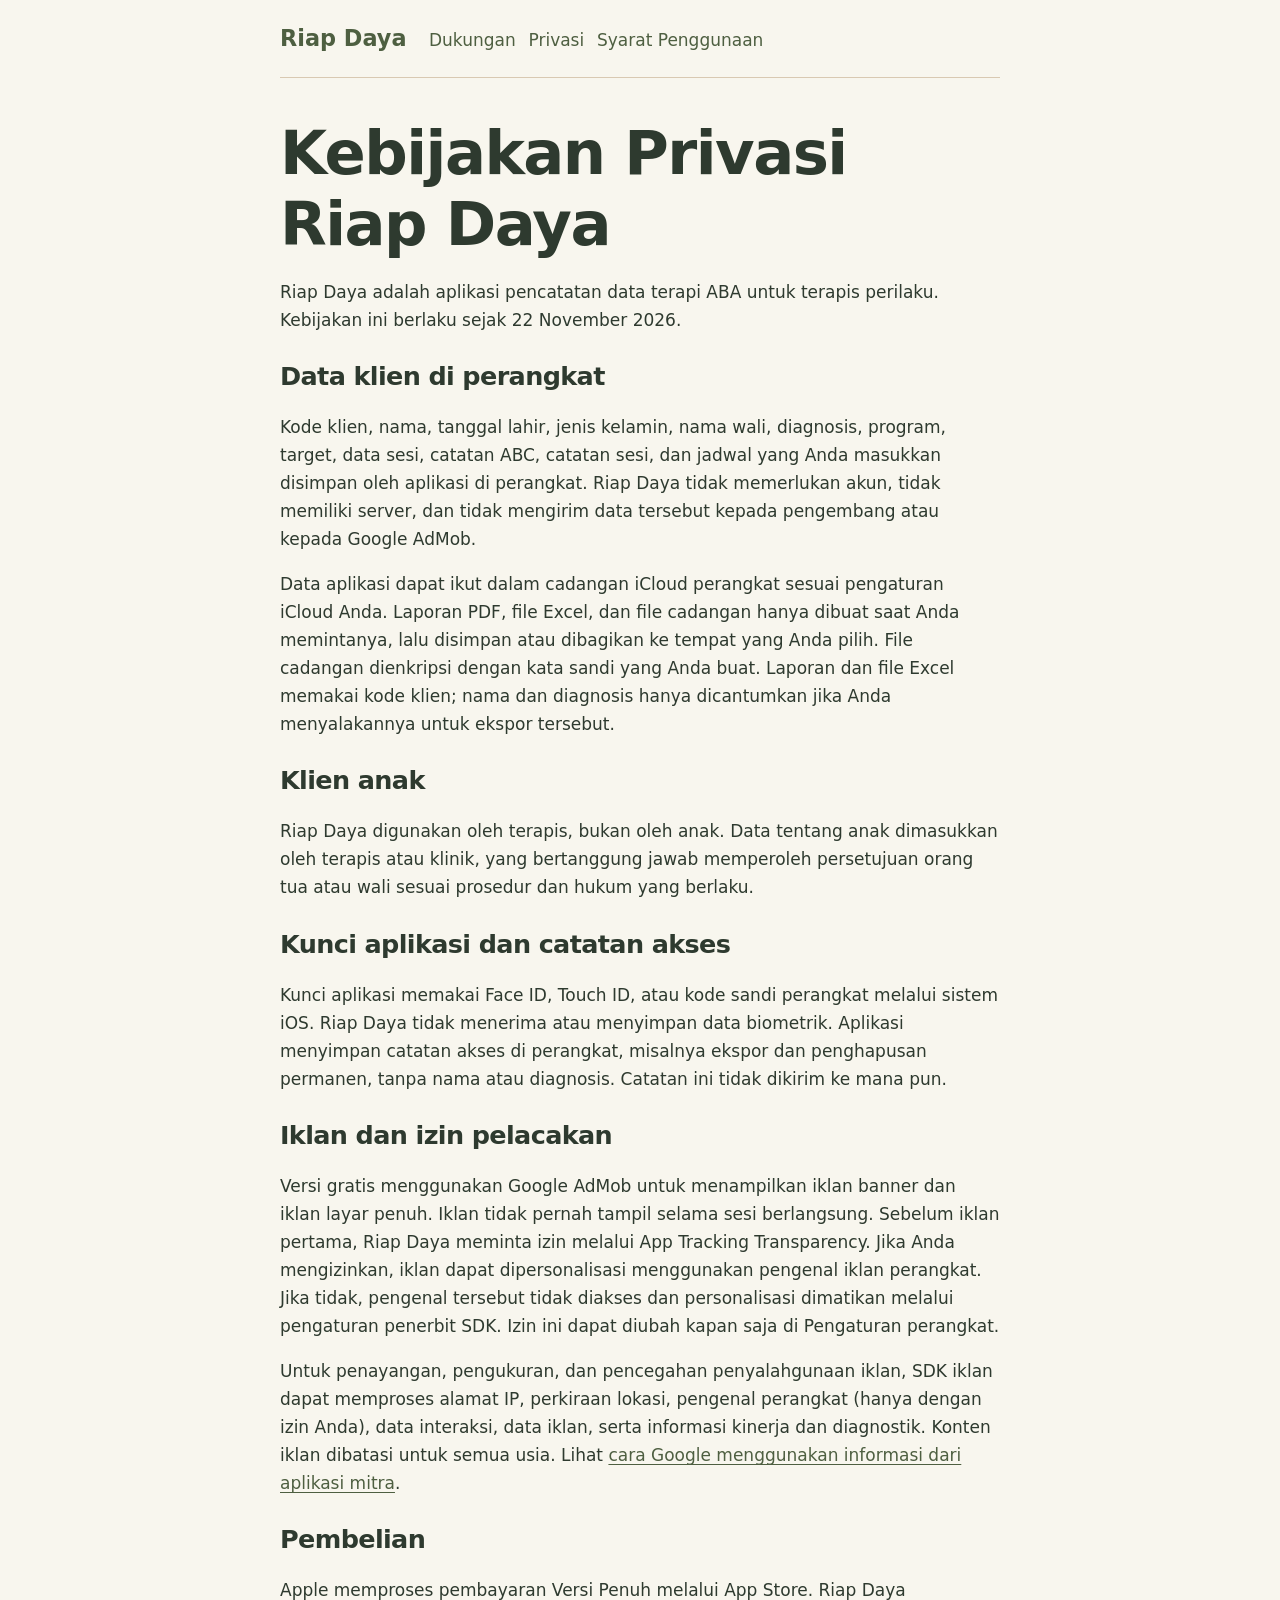
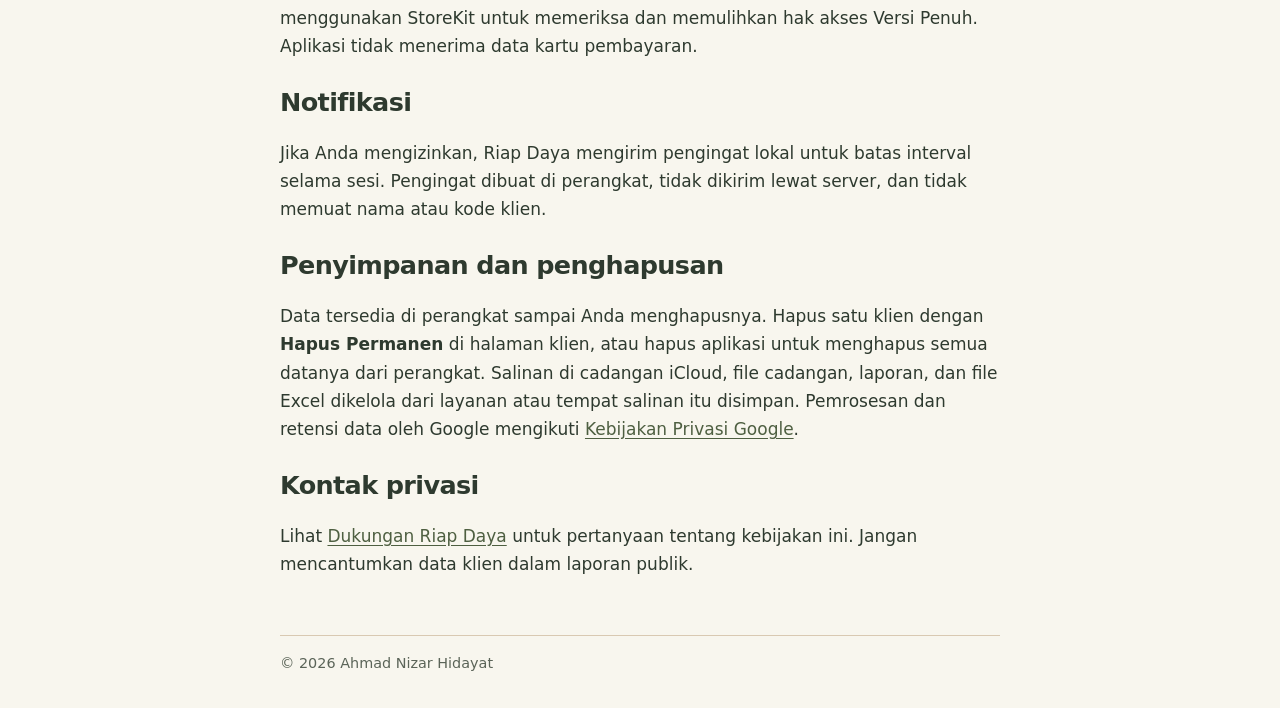
==== privacy.html @ e74b74b7 "Add Riap Daya developer site: product page, support, privacy policy, app-ads.txt Co-Authored-By: Cla" ====
<!doctype html>
<html lang="id">
<head>
<meta charset="utf-8">
<meta name="viewport" content="width=device-width, initial-scale=1">
<title>Kebijakan Privasi Riap Daya</title>
<meta name="description" content="Kebijakan privasi aplikasi Riap Daya untuk pencatatan data terapi ABA.">
<link rel="stylesheet" href="style.css">
</head>
<body>
<header>
<a href="index.html">Riap Daya</a>
<nav aria-label="Navigasi utama">
<a href="support.html">Dukungan</a>
<a href="privacy.html">Privasi</a>
<a href="https://www.apple.com/legal/internet-services/itunes/dev/stdeula/">Syarat Penggunaan</a>
</nav>
</header>
<main>
<h1>Kebijakan Privasi Riap Daya</h1>
<p>Riap Daya adalah aplikasi pencatatan data terapi ABA untuk terapis perilaku. Kebijakan ini berlaku sejak 22 November 2026.</p>
<h2>Data klien di perangkat</h2>
<p>Kode klien, nama, tanggal lahir, jenis kelamin, nama wali, diagnosis, program, target, data sesi, catatan ABC, catatan sesi, dan jadwal yang Anda masukkan disimpan oleh aplikasi di perangkat. Riap Daya tidak memerlukan akun, tidak memiliki server, dan tidak mengirim data tersebut kepada pengembang atau kepada Google AdMob.</p>
<p>Data aplikasi dapat ikut dalam cadangan iCloud perangkat sesuai pengaturan iCloud Anda. Laporan PDF, file Excel, dan file cadangan hanya dibuat saat Anda memintanya, lalu disimpan atau dibagikan ke tempat yang Anda pilih. File cadangan dienkripsi dengan kata sandi yang Anda buat. Laporan dan file Excel memakai kode klien; nama dan diagnosis hanya dicantumkan jika Anda menyalakannya untuk ekspor tersebut.</p>
<h2>Klien anak</h2>
<p>Riap Daya digunakan oleh terapis, bukan oleh anak. Data tentang anak dimasukkan oleh terapis atau klinik, yang bertanggung jawab memperoleh persetujuan orang tua atau wali sesuai prosedur dan hukum yang berlaku.</p>
<h2>Kunci aplikasi dan catatan akses</h2>
<p>Kunci aplikasi memakai Face ID, Touch ID, atau kode sandi perangkat melalui sistem iOS. Riap Daya tidak menerima atau menyimpan data biometrik. Aplikasi menyimpan catatan akses di perangkat, misalnya ekspor dan penghapusan permanen, tanpa nama atau diagnosis. Catatan ini tidak dikirim ke mana pun.</p>
<h2>Iklan dan izin pelacakan</h2>
<p>Versi gratis menggunakan Google AdMob untuk menampilkan iklan banner dan iklan layar penuh. Iklan tidak pernah tampil selama sesi berlangsung. Sebelum iklan pertama, Riap Daya meminta izin melalui App Tracking Transparency. Jika Anda mengizinkan, iklan dapat dipersonalisasi menggunakan pengenal iklan perangkat. Jika tidak, pengenal tersebut tidak diakses dan personalisasi dimatikan melalui pengaturan penerbit SDK. Izin ini dapat diubah kapan saja di Pengaturan perangkat.</p>
<p>Untuk penayangan, pengukuran, dan pencegahan penyalahgunaan iklan, SDK iklan dapat memproses alamat IP, perkiraan lokasi, pengenal perangkat (hanya dengan izin Anda), data interaksi, data iklan, serta informasi kinerja dan diagnostik. Konten iklan dibatasi untuk semua usia. Lihat <a href="https://policies.google.com/technologies/partner-sites?hl=id">cara Google menggunakan informasi dari aplikasi mitra</a>.</p>
<h2>Pembelian</h2>
<p>Apple memproses pembayaran Versi Penuh melalui App Store. Riap Daya menggunakan StoreKit untuk memeriksa dan memulihkan hak akses Versi Penuh. Aplikasi tidak menerima data kartu pembayaran.</p>
<h2>Notifikasi</h2>
<p>Jika Anda mengizinkan, Riap Daya mengirim pengingat lokal untuk batas interval selama sesi. Pengingat dibuat di perangkat, tidak dikirim lewat server, dan tidak memuat nama atau kode klien.</p>
<h2>Penyimpanan dan penghapusan</h2>
<p>Data tersedia di perangkat sampai Anda menghapusnya. Hapus satu klien dengan <strong>Hapus Permanen</strong> di halaman klien, atau hapus aplikasi untuk menghapus semua datanya dari perangkat. Salinan di cadangan iCloud, file cadangan, laporan, dan file Excel dikelola dari layanan atau tempat salinan itu disimpan. Pemrosesan dan retensi data oleh Google mengikuti <a href="https://policies.google.com/privacy?hl=id">Kebijakan Privasi Google</a>.</p>
<h2>Kontak privasi</h2>
<p>Lihat <a href="support.html">Dukungan Riap Daya</a> untuk pertanyaan tentang kebijakan ini. Jangan mencantumkan data klien dalam laporan publik.</p>
</main>
<footer>© 2026 Ahmad Nizar Hidayat</footer>
</body>
</html>
---- style.css ----
* { box-sizing: border-box; }
body { margin: 0; color: #2e3a2f; background: #f8f6ee; font: 17px/1.65 system-ui, sans-serif; }
header, main, footer { width: min(100% - 2rem, 45rem); margin: auto; }
header { display: flex; gap: 1rem 1.4rem; align-items: baseline; flex-wrap: wrap; padding: 1.25rem 0; border-bottom: 1px solid #d9c9b2; }
nav { display: flex; gap: .8rem; flex-wrap: wrap; }
header a { text-decoration: none; }
header > a { font-size: 1.4rem; font-weight: 750; }
a { color: #4e5f41; text-underline-offset: .15em; }
main { padding: 2.5rem 0; }
h1, h2 { line-height: 1.17; letter-spacing: -.025em; }
h1 { font-size: clamp(2.4rem, 8vw, 3.8rem); margin: 0 0 1.1rem; }
h2 { margin-top: 1.75rem; }
.lede { font-size: 1.19rem; max-width: 42ch; }
.note { color: #5b6458; font-size: .95rem; }
footer { color: #5b6458; padding: 1rem 0 2rem; border-top: 1px solid #d9c9b2; font-size: .9rem; }
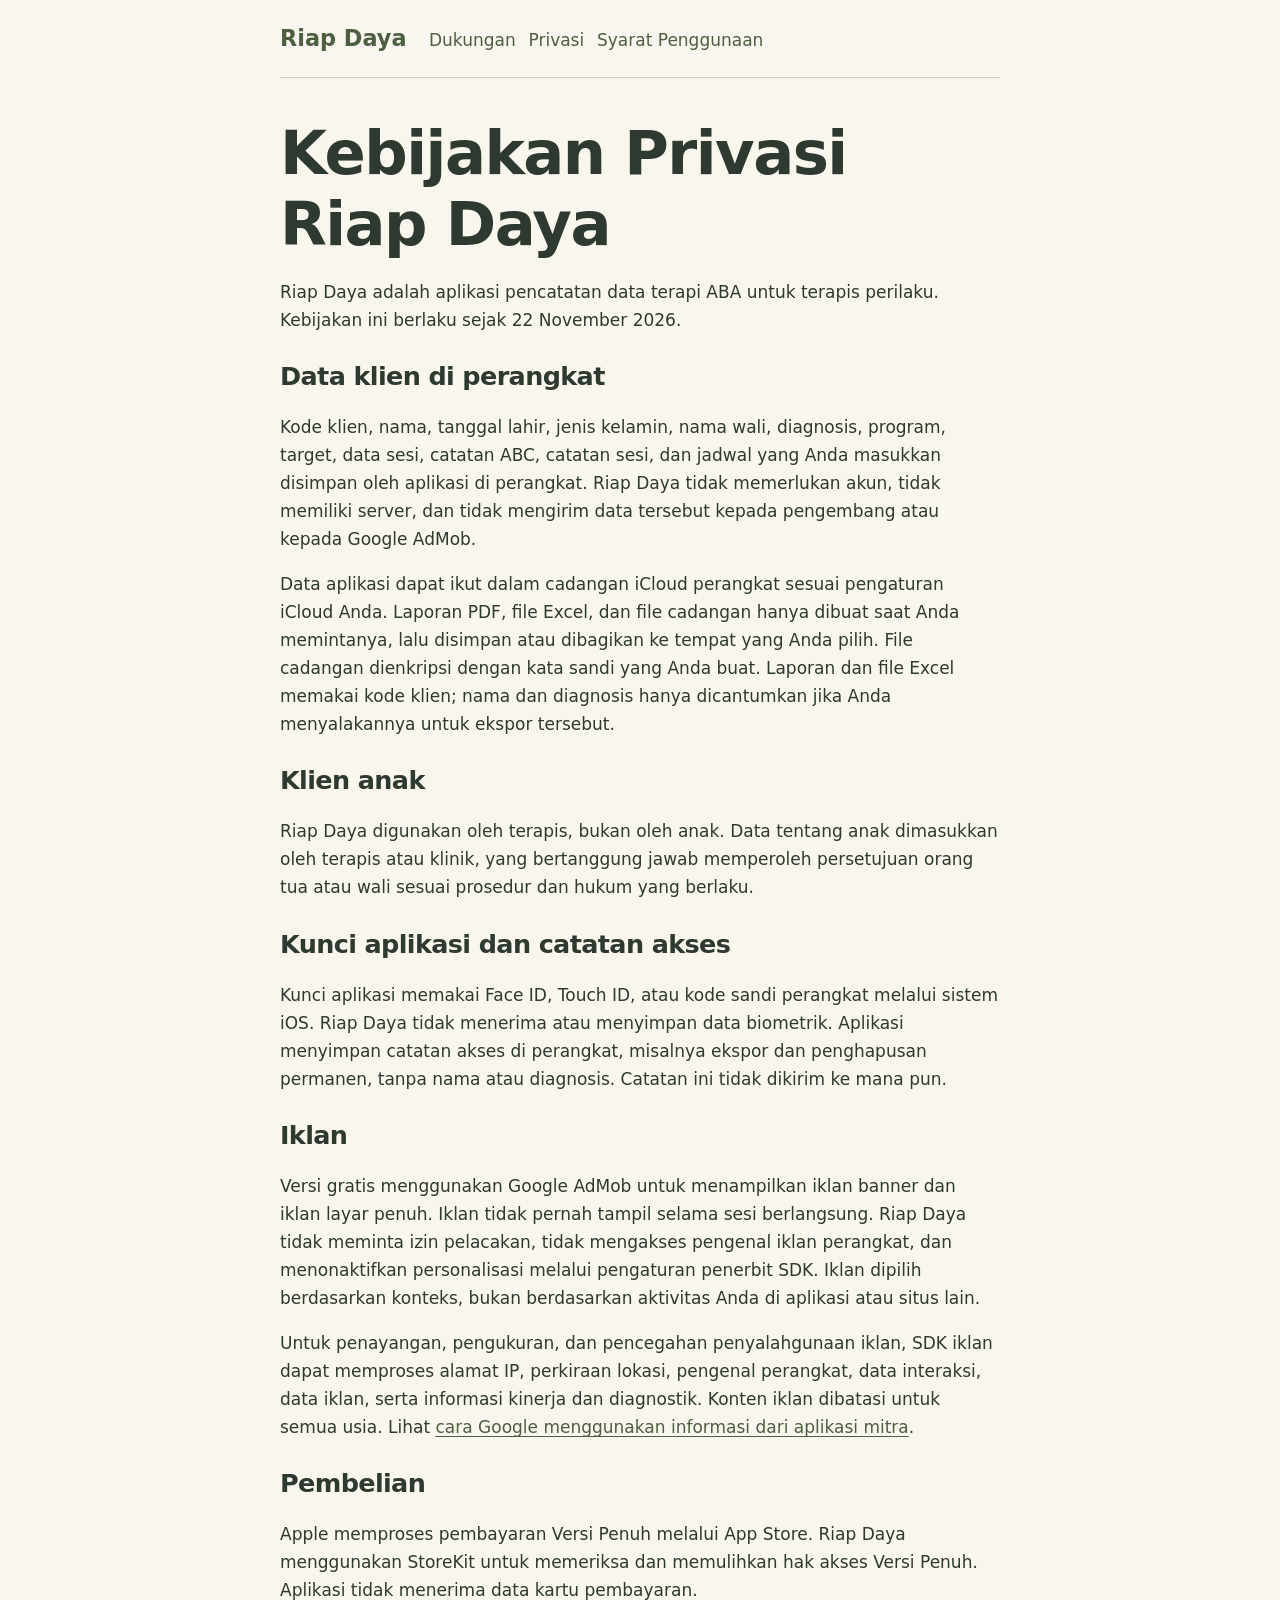
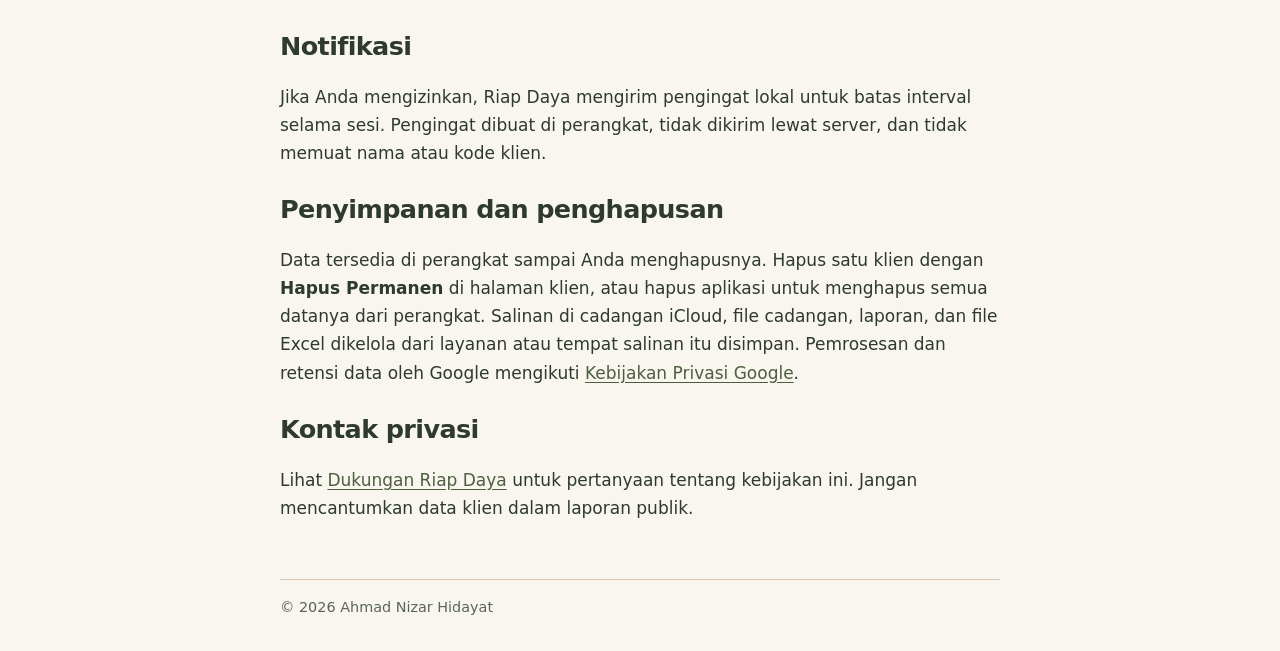
==== commit bb509175: "Privacy policy: ads are non-personalised, no tracking prompt Co-Authored-By: Claude Opus 5.5 <norepl" ====
--- a/privacy.html
+++ b/privacy.html
@@ -26,9 +26,9 @@
 <p>Riap Daya digunakan oleh terapis, bukan oleh anak. Data tentang anak dimasukkan oleh terapis atau klinik, yang bertanggung jawab memperoleh persetujuan orang tua atau wali sesuai prosedur dan hukum yang berlaku.</p>
 <h2>Kunci aplikasi dan catatan akses</h2>
 <p>Kunci aplikasi memakai Face ID, Touch ID, atau kode sandi perangkat melalui sistem iOS. Riap Daya tidak menerima atau menyimpan data biometrik. Aplikasi menyimpan catatan akses di perangkat, misalnya ekspor dan penghapusan permanen, tanpa nama atau diagnosis. Catatan ini tidak dikirim ke mana pun.</p>
-<h2>Iklan dan izin pelacakan</h2>
-<p>Versi gratis menggunakan Google AdMob untuk menampilkan iklan banner dan iklan layar penuh. Iklan tidak pernah tampil selama sesi berlangsung. Sebelum iklan pertama, Riap Daya meminta izin melalui App Tracking Transparency. Jika Anda mengizinkan, iklan dapat dipersonalisasi menggunakan pengenal iklan perangkat. Jika tidak, pengenal tersebut tidak diakses dan personalisasi dimatikan melalui pengaturan penerbit SDK. Izin ini dapat diubah kapan saja di Pengaturan perangkat.</p>
-<p>Untuk penayangan, pengukuran, dan pencegahan penyalahgunaan iklan, SDK iklan dapat memproses alamat IP, perkiraan lokasi, pengenal perangkat (hanya dengan izin Anda), data interaksi, data iklan, serta informasi kinerja dan diagnostik. Konten iklan dibatasi untuk semua usia. Lihat <a href="https://policies.google.com/technologies/partner-sites?hl=id">cara Google menggunakan informasi dari aplikasi mitra</a>.</p>
+<h2>Iklan</h2>
+<p>Versi gratis menggunakan Google AdMob untuk menampilkan iklan banner dan iklan layar penuh. Iklan tidak pernah tampil selama sesi berlangsung. Riap Daya tidak meminta izin pelacakan, tidak mengakses pengenal iklan perangkat, dan menonaktifkan personalisasi melalui pengaturan penerbit SDK. Iklan dipilih berdasarkan konteks, bukan berdasarkan aktivitas Anda di aplikasi atau situs lain.</p>
+<p>Untuk penayangan, pengukuran, dan pencegahan penyalahgunaan iklan, SDK iklan dapat memproses alamat IP, perkiraan lokasi, pengenal perangkat, data interaksi, data iklan, serta informasi kinerja dan diagnostik. Konten iklan dibatasi untuk semua usia. Lihat <a href="https://policies.google.com/technologies/partner-sites?hl=id">cara Google menggunakan informasi dari aplikasi mitra</a>.</p>
 <h2>Pembelian</h2>
 <p>Apple memproses pembayaran Versi Penuh melalui App Store. Riap Daya menggunakan StoreKit untuk memeriksa dan memulihkan hak akses Versi Penuh. Aplikasi tidak menerima data kartu pembayaran.</p>
 <h2>Notifikasi</h2>
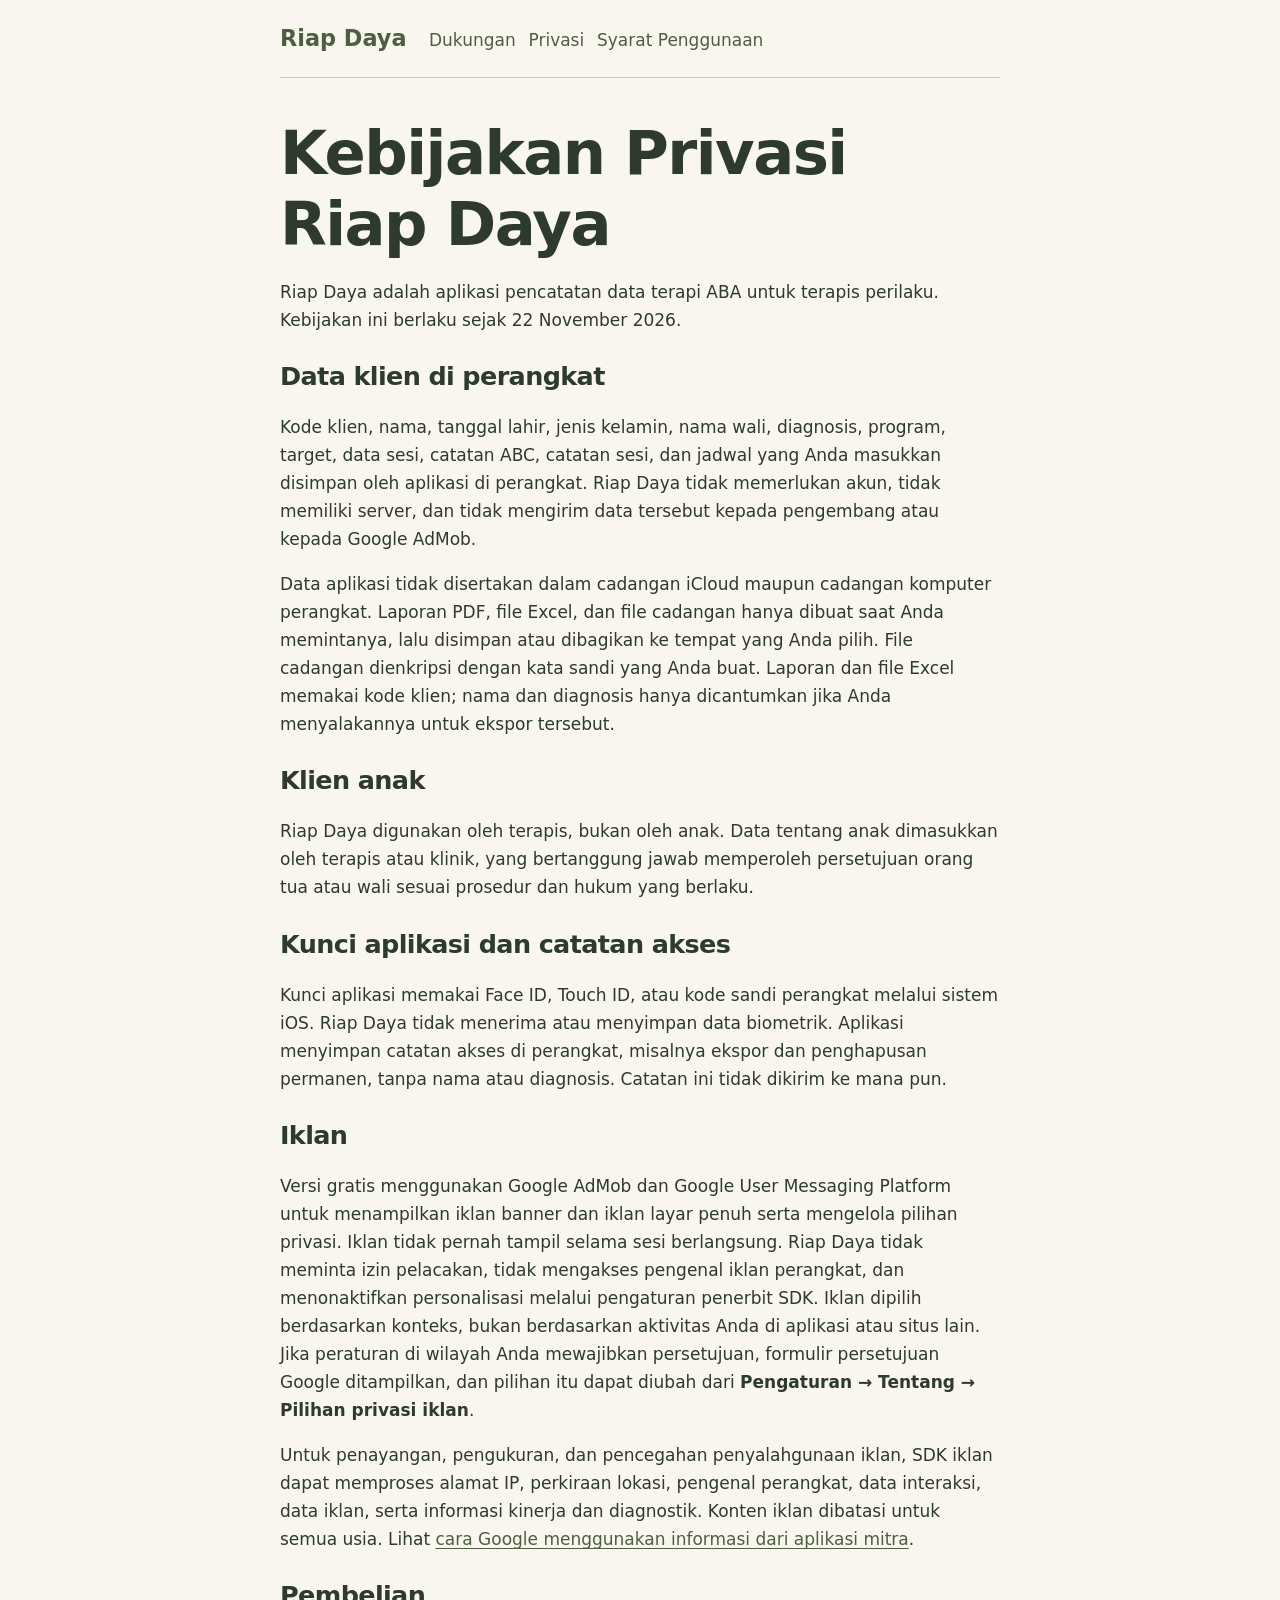
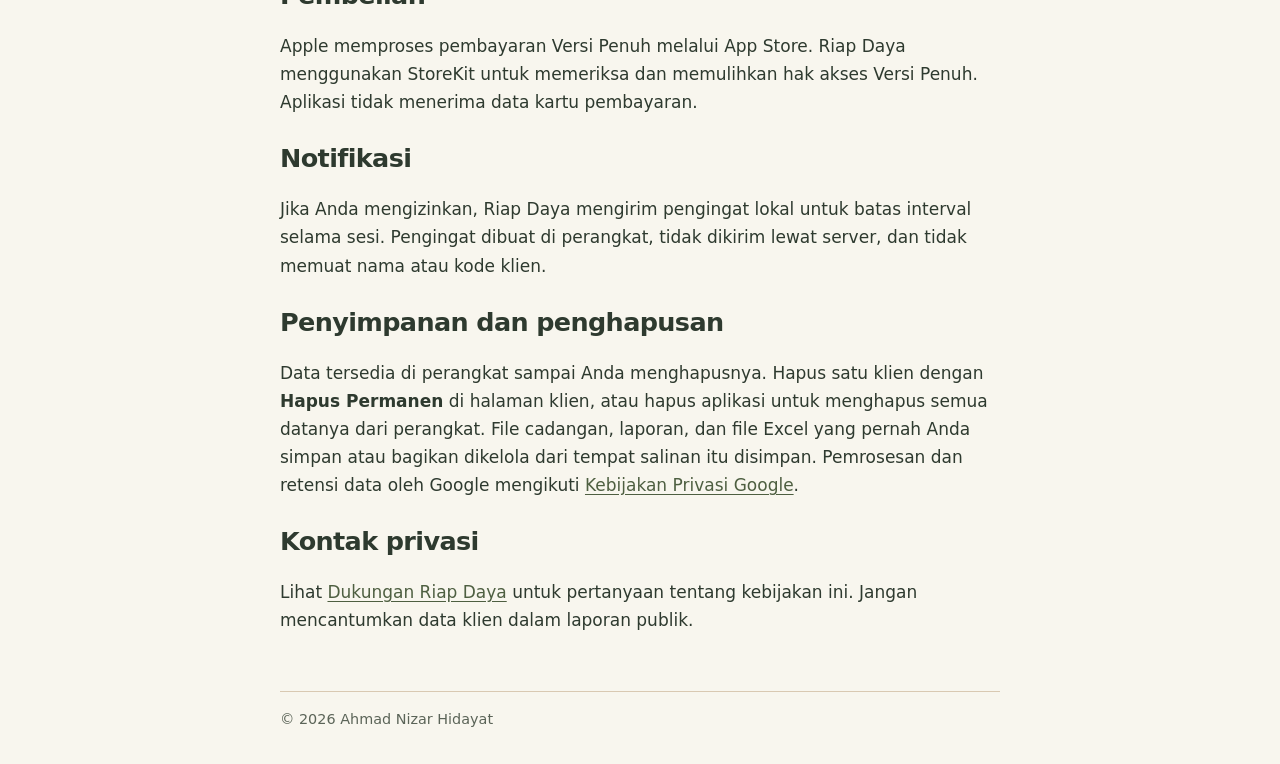
==== commit 41002955: "Client data excluded from iCloud Backup; Google consent (UMP) as in Tunnas Co-Authored-By: Claude Op" ====
--- a/privacy.html
+++ b/privacy.html
@@ -21,20 +21,20 @@
 <p>Riap Daya adalah aplikasi pencatatan data terapi ABA untuk terapis perilaku. Kebijakan ini berlaku sejak 22 November 2026.</p>
 <h2>Data klien di perangkat</h2>
 <p>Kode klien, nama, tanggal lahir, jenis kelamin, nama wali, diagnosis, program, target, data sesi, catatan ABC, catatan sesi, dan jadwal yang Anda masukkan disimpan oleh aplikasi di perangkat. Riap Daya tidak memerlukan akun, tidak memiliki server, dan tidak mengirim data tersebut kepada pengembang atau kepada Google AdMob.</p>
-<p>Data aplikasi dapat ikut dalam cadangan iCloud perangkat sesuai pengaturan iCloud Anda. Laporan PDF, file Excel, dan file cadangan hanya dibuat saat Anda memintanya, lalu disimpan atau dibagikan ke tempat yang Anda pilih. File cadangan dienkripsi dengan kata sandi yang Anda buat. Laporan dan file Excel memakai kode klien; nama dan diagnosis hanya dicantumkan jika Anda menyalakannya untuk ekspor tersebut.</p>
+<p>Data aplikasi tidak disertakan dalam cadangan iCloud maupun cadangan komputer perangkat. Laporan PDF, file Excel, dan file cadangan hanya dibuat saat Anda memintanya, lalu disimpan atau dibagikan ke tempat yang Anda pilih. File cadangan dienkripsi dengan kata sandi yang Anda buat. Laporan dan file Excel memakai kode klien; nama dan diagnosis hanya dicantumkan jika Anda menyalakannya untuk ekspor tersebut.</p>
 <h2>Klien anak</h2>
 <p>Riap Daya digunakan oleh terapis, bukan oleh anak. Data tentang anak dimasukkan oleh terapis atau klinik, yang bertanggung jawab memperoleh persetujuan orang tua atau wali sesuai prosedur dan hukum yang berlaku.</p>
 <h2>Kunci aplikasi dan catatan akses</h2>
 <p>Kunci aplikasi memakai Face ID, Touch ID, atau kode sandi perangkat melalui sistem iOS. Riap Daya tidak menerima atau menyimpan data biometrik. Aplikasi menyimpan catatan akses di perangkat, misalnya ekspor dan penghapusan permanen, tanpa nama atau diagnosis. Catatan ini tidak dikirim ke mana pun.</p>
 <h2>Iklan</h2>
-<p>Versi gratis menggunakan Google AdMob untuk menampilkan iklan banner dan iklan layar penuh. Iklan tidak pernah tampil selama sesi berlangsung. Riap Daya tidak meminta izin pelacakan, tidak mengakses pengenal iklan perangkat, dan menonaktifkan personalisasi melalui pengaturan penerbit SDK. Iklan dipilih berdasarkan konteks, bukan berdasarkan aktivitas Anda di aplikasi atau situs lain.</p>
+<p>Versi gratis menggunakan Google AdMob dan Google User Messaging Platform untuk menampilkan iklan banner dan iklan layar penuh serta mengelola pilihan privasi. Iklan tidak pernah tampil selama sesi berlangsung. Riap Daya tidak meminta izin pelacakan, tidak mengakses pengenal iklan perangkat, dan menonaktifkan personalisasi melalui pengaturan penerbit SDK. Iklan dipilih berdasarkan konteks, bukan berdasarkan aktivitas Anda di aplikasi atau situs lain. Jika peraturan di wilayah Anda mewajibkan persetujuan, formulir persetujuan Google ditampilkan, dan pilihan itu dapat diubah dari <strong>Pengaturan → Tentang → Pilihan privasi iklan</strong>.</p>
 <p>Untuk penayangan, pengukuran, dan pencegahan penyalahgunaan iklan, SDK iklan dapat memproses alamat IP, perkiraan lokasi, pengenal perangkat, data interaksi, data iklan, serta informasi kinerja dan diagnostik. Konten iklan dibatasi untuk semua usia. Lihat <a href="https://policies.google.com/technologies/partner-sites?hl=id">cara Google menggunakan informasi dari aplikasi mitra</a>.</p>
 <h2>Pembelian</h2>
 <p>Apple memproses pembayaran Versi Penuh melalui App Store. Riap Daya menggunakan StoreKit untuk memeriksa dan memulihkan hak akses Versi Penuh. Aplikasi tidak menerima data kartu pembayaran.</p>
 <h2>Notifikasi</h2>
 <p>Jika Anda mengizinkan, Riap Daya mengirim pengingat lokal untuk batas interval selama sesi. Pengingat dibuat di perangkat, tidak dikirim lewat server, dan tidak memuat nama atau kode klien.</p>
 <h2>Penyimpanan dan penghapusan</h2>
-<p>Data tersedia di perangkat sampai Anda menghapusnya. Hapus satu klien dengan <strong>Hapus Permanen</strong> di halaman klien, atau hapus aplikasi untuk menghapus semua datanya dari perangkat. Salinan di cadangan iCloud, file cadangan, laporan, dan file Excel dikelola dari layanan atau tempat salinan itu disimpan. Pemrosesan dan retensi data oleh Google mengikuti <a href="https://policies.google.com/privacy?hl=id">Kebijakan Privasi Google</a>.</p>
+<p>Data tersedia di perangkat sampai Anda menghapusnya. Hapus satu klien dengan <strong>Hapus Permanen</strong> di halaman klien, atau hapus aplikasi untuk menghapus semua datanya dari perangkat. File cadangan, laporan, dan file Excel yang pernah Anda simpan atau bagikan dikelola dari tempat salinan itu disimpan. Pemrosesan dan retensi data oleh Google mengikuti <a href="https://policies.google.com/privacy?hl=id">Kebijakan Privasi Google</a>.</p>
 <h2>Kontak privasi</h2>
 <p>Lihat <a href="support.html">Dukungan Riap Daya</a> untuk pertanyaan tentang kebijakan ini. Jangan mencantumkan data klien dalam laporan publik.</p>
 </main>
